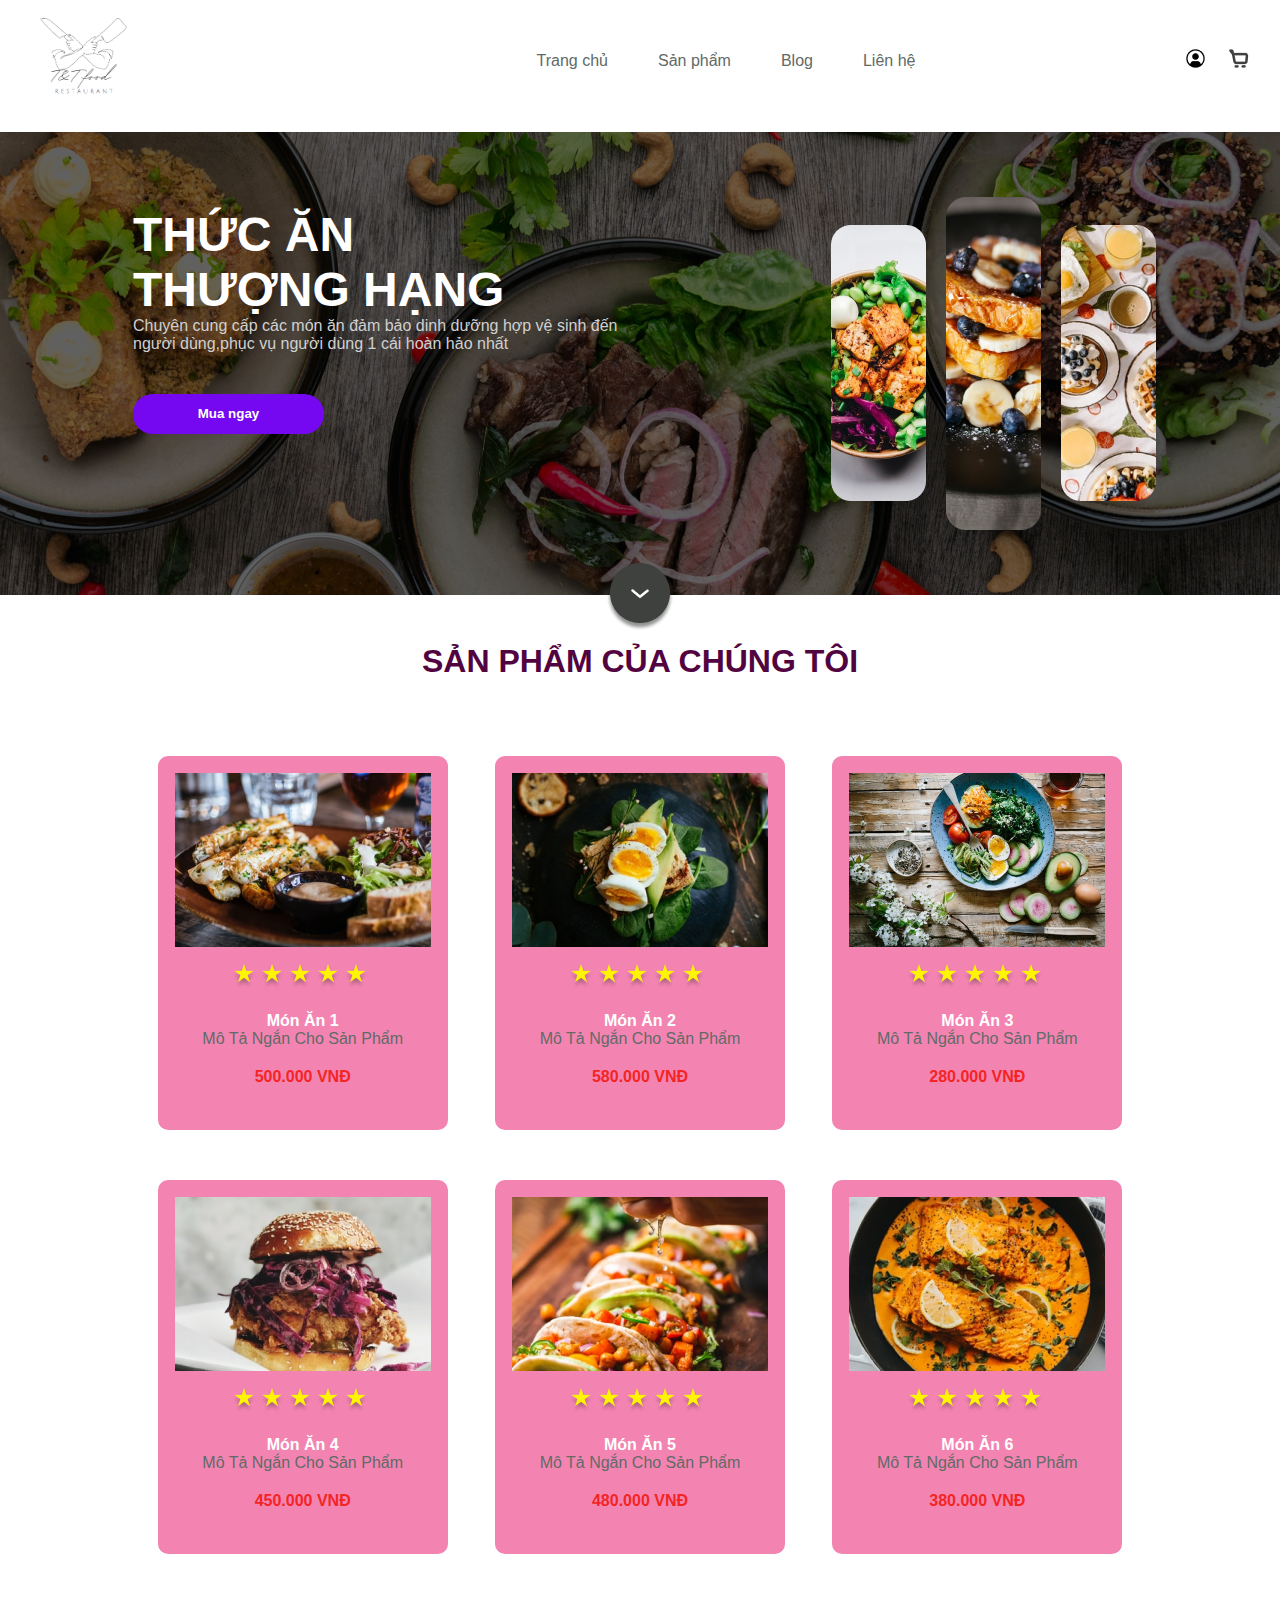
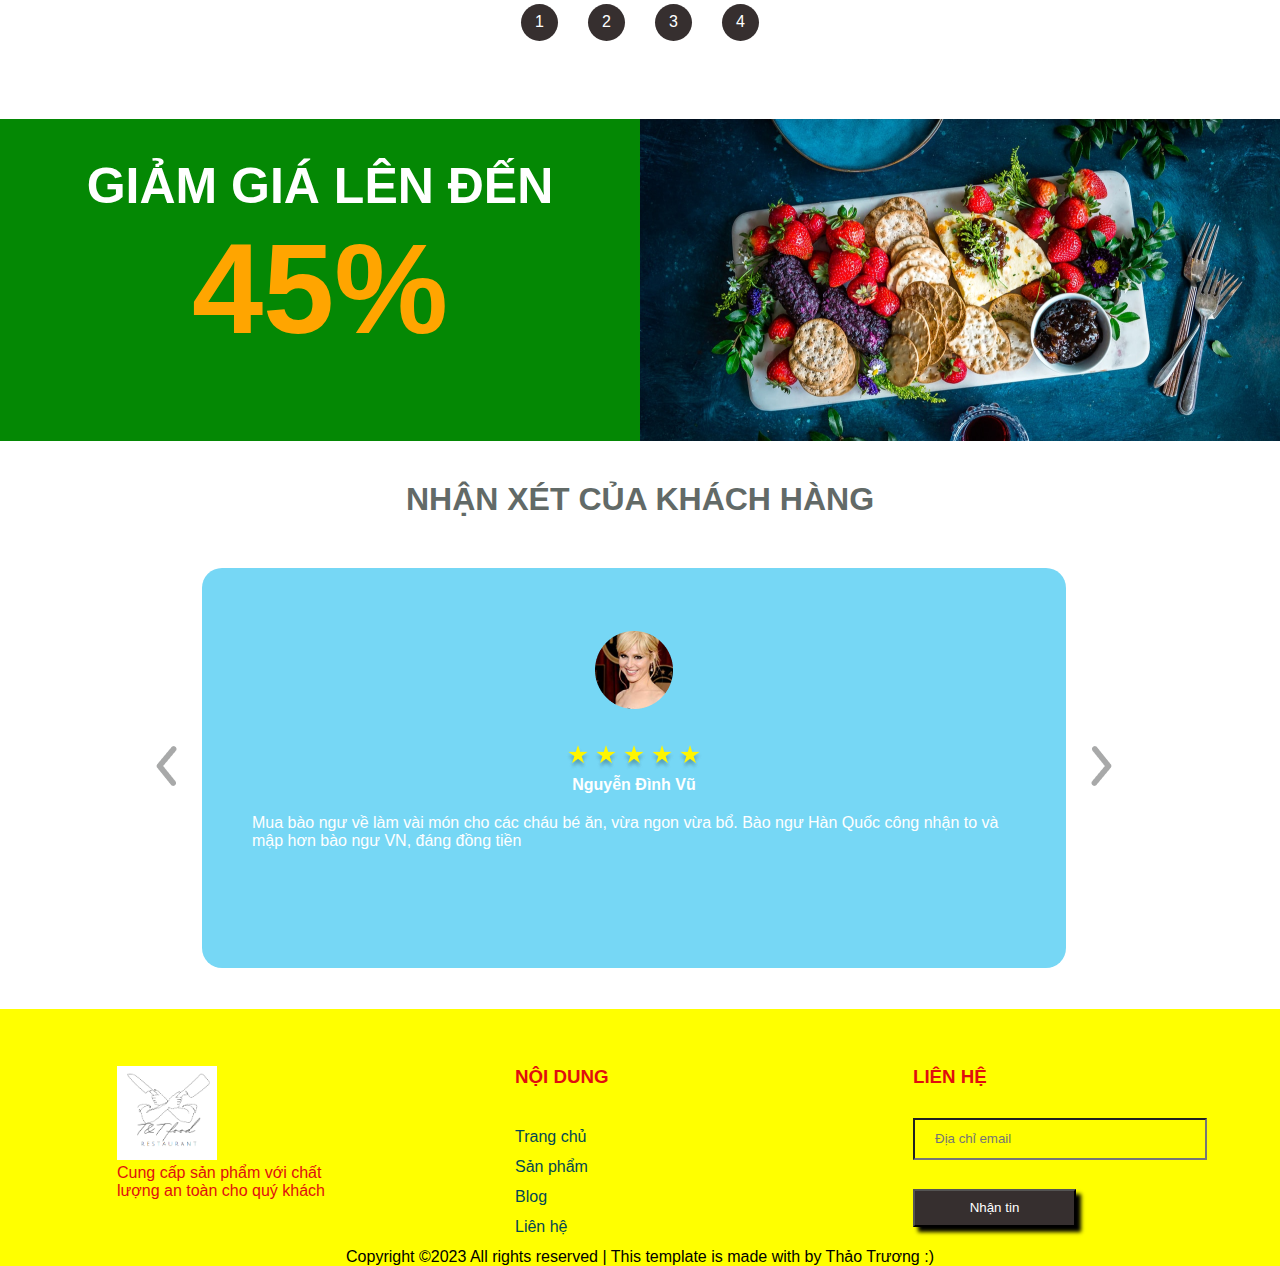
==== index.html @ 7b3d9d5c "first commit" ====
<!DOCTYPE html>
<html lang="en">

<head>
    <meta charset="UTF-8">
    <meta http-equiv="X-UA-Compatible" content="IE=edge">
    <meta name="viewport" content="width=device-width, initial-scale=1.0">
    <title>Blog ẩm thực </title>
    <link rel="stylesheet" href="./style.css">
</head>

<body>


    <div id="wrapper">
        <div id="header">
            <a href="" class="logo">
                <img src="./images/logo.png" alt="">
            </a>
            <div id="menu">
                <div class="item">
                    <a href="">Trang chủ</a>
                </div>
                <div class="item">
                    <a href="">Sản phẩm</a>
                </div>
                <div class="item">
                    <a href="">Blog</a>
                </div>
                <div class="item">
                    <a href="">Liên hệ</a>
                </div>
            </div>
            <div id="actions">
                <div class="item item1">
                    <img src="./images/user.png" alt="">
                </div>
                <div class="item item2">
                    <img src="./images/cart.png" alt="">
                </div>
            </div>
        </div>
        <div id="banner">
            <div class="box-left">
                <h2>
                    <span>THỨC ĂN</span>
                    <br>
                    <span>THƯỢNG HẠNG</span>
                </h2>
                <p>Chuyên cung cấp các món ăn đảm bảo dinh dưỡng
                    hợp vệ sinh đến người dùng,phục vụ người dùng 1 cái
                    hoàn hảo nhất</p>
                    
                <button>Mua ngay</button>
            </div>
            <div class="box-right">
                <img src="./images/img_1.png" alt="">
                <img src="./images/img_2.png" alt="">
                <img src="./images/img_3.png" alt="">
            </div>
            <div class="to-bottom">
                <a href="">
                    <img src="./images/to_bottom.png" alt="">
                </a>
            </div>
        </div>
        <div id="wp-products">
            <h2>SẢN PHẨM CỦA CHÚNG TÔI</h2>
            <ul id="list-products">
                <div class="item">
                    <img src="./images/product_1.png" alt="">
                    <div class="stars">
                        <span>
                            <img src="./images/star.png" alt="">
                        </span>
                        <span>
                            <img src="./images/star.png" alt="">
                        </span>
                        <span>
                            <img src="./images/star.png" alt="">
                        </span>
                        <span>
                            <img src="./images/star.png" alt="">
                        </span>
                        <span>
                            <img src="./images/star.png" alt="">
                        </span>
                    </div>

                    <div class="name">Món Ăn 1</div>
                    <div class="desc">Mô Tả Ngắn Cho Sản Phẩm</div>
                    <div class="price">500.000 VNĐ</div>
                </div>


                <div class="item">
                    <img src="./images/product_2.png" alt="">
                    <div class="stars">
                        <span>
                            <img src="./images/star.png" alt="">
                        </span>
                        <span>
                            <img src="./images/star.png" alt="">
                        </span>
                        <span>
                            <img src="./images/star.png" alt="">
                        </span>
                        <span>
                            <img src="./images/star.png" alt="">
                        </span>
                        <span>
                            <img src="./images/star.png" alt="">
                        </span>
                    </div>

                    <div class="name">Món Ăn 2</div>
                    <div class="desc">Mô Tả Ngắn Cho Sản Phẩm</div>
                    <div class="price">580.000 VNĐ</div>
                </div>


                <div class="item">
                    <img src="./images/product_3.png" alt="">
                    <div class="stars">
                        <span>
                            <img src="./images/star.png" alt="">
                        </span>
                        <span>
                            <img src="./images/star.png" alt="">
                        </span>
                        <span>
                            <img src="./images/star.png" alt="">
                        </span>
                        <span>
                            <img src="./images/star.png" alt="">
                        </span>
                        <span>
                            <img src="./images/star.png" alt="">
                        </span>
                    </div>

                    <div class="name">Món Ăn 3</div>
                    <div class="desc">Mô Tả Ngắn Cho Sản Phẩm</div>
                    <div class="price">280.000 VNĐ</div>
                </div>
                <div class="item">
                    <img src="./images/product_4.png" alt="">
                    <div class="stars">
                        <span>
                            <img src="./images/star.png" alt="">
                        </span>
                        <span>
                            <img src="./images/star.png" alt="">
                        </span>
                        <span>
                            <img src="./images/star.png" alt="">
                        </span>
                        <span>
                            <img src="./images/star.png" alt="">
                        </span>
                        <span>
                            <img src="./images/star.png" alt="">
                        </span>
                    </div>

                    <div class="name">Món Ăn 4</div>
                    <div class="desc">Mô Tả Ngắn Cho Sản Phẩm</div>
                    <div class="price">450.000 VNĐ</div>
                </div>

                <div class="item">
                    <img src="./images/product_5.png" alt="">
                    <div class="stars">
                        <span>
                            <img src="./images/star.png" alt="">
                        </span>
                        <span>
                            <img src="./images/star.png" alt="">
                        </span>
                        <span>
                            <img src="./images/star.png" alt="">
                        </span>
                        <span>
                            <img src="./images/star.png" alt="">
                        </span>
                        <span>
                            <img src="./images/star.png" alt="">
                        </span>
                    </div>

                    <div class="name">Món Ăn 5</div>
                    <div class="desc">Mô Tả Ngắn Cho Sản Phẩm</div>
                    <div class="price">480.000 VNĐ</div>
                </div>

                <div class="item">
                    <img src="./images/product_6.png" alt="">
                    <div class="stars">
                        <span>
                            <img src="./images/star.png" alt="">
                        </span>
                        <span>
                            <img src="./images/star.png" alt="">
                        </span>
                        <span>
                            <img src="./images/star.png" alt="">
                        </span>
                        <span>
                            <img src="./images/star.png" alt="">
                        </span>
                        <span>
                            <img src="./images/star.png" alt="">
                        </span>
                    </div>

                    <div class="name">Món Ăn 6</div>
                    <div class="desc">Mô Tả Ngắn Cho Sản Phẩm</div>
                    <div class="price">380.000 VNĐ</div>
                </div>
            </ul>
            <div class="list-page">
                <div class="item">
                    <a href="">1</a>
                </div>
                <div class="item">
                    <a href="">2</a>
                </div>
                <div class="item">
                    <a href="">3</a>
                </div>
                <div class="item">
                    <a href="">4</a>
                </div>
            </div>
        </div>

        <div id="saleoff">
            <div class="box-left">
                <h1>
                    <span>GIẢM GIÁ LÊN ĐẾN</span>
                    <span>45%</span>
                </h1>
            </div>
            <div class="box-right"></div>
        </div>

        <div id="comment">
            <h2>NHẬN XÉT CỦA KHÁCH HÀNG</h2>
            <div id="comment-body">
                <div class="prev">
                    <a href="#">
                        <img src="./images/prev.png" alt="">
                    </a>
                </div>
                <ul id="list-comment">
                    <li class="item">
                        <div class="avatar">
                            <img src="./images/avatar_1.png" alt="">

                        </div>
                        <div class="stars">
                            <span>
                                <img src="./images/star.png" alt="">
                            </span>
                            <span>
                                <img src="./images/star.png" alt="">
                            </span>
                            <span>
                                <img src="./images/star.png" alt="">
                            </span>
                            <span>
                                <img src="./images/star.png" alt="">
                            </span>
                            <span>
                                <img src="./images/star.png" alt="">
                            </span>
                        </div>
                        <div class="name">Nguyễn Đình Vũ</div>

                        <div class="text">
                            <p>
                                Mua bào ngư về làm vài món cho các cháu bé ăn, vừa ngon vừa bổ. 
                                Bào ngư Hàn Quốc công nhận to và mập hơn bào ngư VN, đáng đồng tiền
                            </p>
                        </div>
                    </li>
                    <li class="item">
                        <div class="avatar">
                            <img src="./images/avatar_1.png" alt="">

                        </div>
                        <div class="stars">
                            <span>
                                <img src="./images/star.png" alt="">
                            </span>
                            <span>
                                <img src="./images/star.png" alt="">
                            </span>
                            <span>
                                <img src="./images/star.png" alt="">
                            </span>
                            <span>
                                <img src="./images/star.png" alt="">
                            </span>
                            <span>
                                <img src="./images/star.png" alt="">
                            </span>
                        </div>
                        <div class="name">Trần Ngọc Sơn</div>

                        <div class="text">
                            <p>
                                Lorem Ipsum is simply dummy text of the printing and
                                typesetting industry. Lorem Ipsum has been the industry's
                                standard dummy text ever since the 1500s, when an unknown
                                printer took a galley of type and scrambled it to make a type
                                specimen book.
                            </p>
                        </div>
                    </li>
                    <li class="item">
                        <div class="avatar">
                            <img src="./images/avatar_1.png" alt="">
                        </div>
                        <div class="stars">
                            <span>
                                <img src="./images/star.png" alt="">
                            </span>
                            <span>
                                <img src="./images/star.png" alt="">
                            </span>
                            <span>
                                <img src="./images/star.png" alt="">
                            </span>
                            <span>
                                <img src="./images/star.png" alt="">
                            </span>
                            <span>
                                <img src="./images/star.png" alt="">
                            </span>
                        </div>
                        <div class="name">Nguyễn Trần Vi</div>

                        <div class="text">
                            <p>
                                Hải sản cung cấp rất nhiều chất đạm, 
                                vi chất quan trọng cho cơ thể lại còn có thể chế biến nhiều món ăn đặc sắc. 
                                TP HCM được coi là thành phố sầm uất nhất nước ta, tại đây vô vàn những nhà hàng ngon và đặc sắc. 
                                Nhà hàng hải sản cao cấp tại TP HCM tọa lạc ở các khu phố ẩm thực nổi tiếng của thành phố nên bạn có thể dễ dàng tìm đến để thưởng thức món ăn ngon từ những loại hải sản tươi sống được đánh bắt, nuôi trong môi trường tự nhiên. 
                                Đáp ứng nhu cầu ăn uống của mọi người, Toplist đã nhanh chóng tổng hợp, 
                                giới thiệu đến cho bạn đọc top những nhà hàng hải sản ngon nhất tại TPHCM.
                            </p>
                        </div>
                    </li>
                </ul>
                <div class="next">
                    <a href="#">
                        <img src="./images/next.png" alt="">
                    </a>
                </div>
            </div>
        </div>
        <div id="footer">
            <div class="box">
                <div class="logo">
                    <img src="./images/logo.png" alt="">
                </div>
                <p>Cung cấp sản phẩm với chất lượng an toàn cho quý khách</p>
            </div>
            <div class="box">
                <h3>NỘI DUNG</h3>
                <ul class="quick-menu">
                    <div class="item">
                        <a href="">Trang chủ</a>
                    </div>
                    <div class="item">
                        <a href="">Sản phẩm</a>
                    </div>
                    <div class="item">
                        <a href="">Blog</a>
                    </div>
                    <div class="item">
                        <a href="">Liên hệ</a>
                    </div>
                </ul>
            </div>
            <div class="box">
                <h3>LIÊN HỆ</h3>
                <form action="">
                    <input type="text" placeholder="Địa chỉ email">
                    <button>Nhận tin</button>
                </form>
            </div>
        </div>
        <div class="copy">
            <p>
                Copyright ©2023 All rights reserved | This template is made with by Thảo Trương :)
            </p>
        </div>
    </div>
    <script src="./index.js"></script>
</body>

</html>
---- style.css ----
*{
    padding:0;
    margin:0;
    box-sizing: border-box;
    font-family:'Poppins', sans-serif;
    cursor: pointer;
}

#wapper {
    /* Kích thước màn hình là 1280 x 720 */
    width: 100%;
    height: 100vh;
}
#header {
    width: 100%;
    padding:0px 30px;
    margin-top:10px;
    display: flex;
    justify-content: space-between;
    align-items: center;    
}
.logo img {
    width: 40%;

}
#menu {
    list-style: none;
    display: flex;
}

#menu .item {
    margin:0px 25px;
}
#menu .item a {
    color:#626A67;
    text-decoration: none;
}

#actions {
    display: flex;
}

#actions .item {
    margin-left:22px;
}

#banner {
    width: 100%;
    background-image :url("./images/banner.png");
    height: 463px;
    margin-top: 20px;
    display: flex;
    padding:0px 133px;
    position:relative;
}

#banner .box-left ,#banner .box-right {
    width: 50%;
}

#banner  .box-left h2 {
    font-size:48px;
    margin-top:75px;
    color:#fff;
}

#banner .box-left p {
    color:#D0D0D0;
}

#banner .box-left button {
    width: 191px;
    height: 40px;
    margin-top:41px;
    background:#7508f1;
    border:none;
    outline:none;
    color:#fff;
    font-weight: bold;
    border-radius: 20px;
    transition:0.4s;
}

#banner .box-left button:hover {
    background:orange;
}

#banner .box-right {
    padding-left:200px;
    display: flex;
    justify-content: center;
    align-items: center;
}

#banner .box-right img {
    margin:0px 10px;
    animation :animation 3s infinite linear; 
}


#banner .box-right img:nth-child(1)
{
    animation-delay: 0.5s;
}
#banner .box-right img:nth-child(2)
{
    
    animation-delay: 1s;
}

@keyframes animation {
    0%{
        transform:translateY(0px);
    }
    50%{
        transform: translateY(-10px);
    }
    100%{
        transform: translateY(0px);
    }
    
}

.to-bottom {
    position:absolute;
    bottom:-40px;
    left:50%;
    transform:translateX(-50%);
}



#wp-products {
    padding-top: 48px;
    padding-bottom: 78px;
    padding-left:134px;
    padding-right:134px;
}

#wp-products h2 {
    text-align: center;
    margin-bottom: 76px;
    font-size:32px;
    color:#520441;
}


#list-products {
    display: flex;
    list-style: none;
    justify-content: space-around;
    align-items: center;
    flex-wrap: wrap;
}

#list-products .item {
    width: 290px;
    height: 374px;
    background:#f384b2;
    border-radius: 10px;
    margin-bottom: 50px;
}

#list-products .item img {
    display: block;
    margin:0px auto;
    margin-top:17px;
}

#list-products .item .stars {

    display: flex;
    margin:0px auto;
    width: 50%;
}

#list-products .item .name {
    text-align: center;
    color:#fff;
    font-weight: bold;
    margin-top:21px;
}

#list-products .item .desc {
    text-align: center;
    color:#626a67;
}

#list-products .item .price {
    text-align: center;
    color:#f42424;
    font-weight: bold;
    margin-top:20px;
}


.list-page {
    width: 50%;
    margin:0px auto;
}

.list-page {
    display: flex;
    list-style: none;
    justify-content: center;
    align-items: center;
}

.list-page .item {
    margin:0px 15px;
    width: 37px;
    height: 37px;
    background:#362f2f;
    border-radius: 50%;
    display: flex;
    justify-content: center;
    align-items: center;
}
.list-page .item a {
    color:#fff;
    text-decoration: none;
}


#saleoff {
    width: 100%;
    display: flex;
    height: 322px;
}
#saleoff .box-left ,#saleoff .box-right {
    width: 50%;
}
#saleoff .box-left {
    background:#048804;
    text-align: center;
    min-height: 322px;
}

#saleoff .box-left h1 {
    padding-top:38px;
}
#saleoff .box-left span:nth-child(1)
{
    color:#fff;
    font-size:50px;
}

#saleoff .box-left span:nth-child(2)
{
    color:orange;
    font-size:128px;
}

#saleoff .box-right {
    background-image:url("./images/off.png");
}


#comment {
    width: 1012px;
    height: 478px;
    margin:0px auto;
    margin-top:40px;
    margin-bottom: 50px;
}

#comment h2 {
    text-align: center;
    margin-bottom: 50px;
    font-size:32px;
    color:#626a67;
}


#comment-body{
    display: flex;
    justify-content: center;
    align-items: center;
    width: 1000px;
    height: 400px;
    list-style: none;
    overflow: hidden;
}

#list-comment {
    width: 100%;
    height: 100%;
    list-style: none;
    transition:0.5s;
}

#list-comment .item {
    width: 100%;
    height: 100%;
    background:#76d7f5;
    border-radius: 20px;
    padding-top:50px;
}

#list-comment .item .avatar {
    text-align: center;
    margin-top:13px;
}

#list-comment .item .stars {
    display: flex;
    margin:0px auto;
    width: 50%;
    margin-top:32px;
    justify-content: center;
    align-items: center;
}

#list-comment .item .name {
    text-align: center;
    font-weight: bold;
    color:#fff;
}

#list-comment .item .text {
    padding:20px 50px;
    color:#fff;
   
}

#footer {
    width: 100%;
    background: yellow;
    height: auto;
    margin-top: 50px;
    padding:0px 43px;
    padding-top:57px;
    display: flex;
    justify-content: space-around;
}

#footer .box {
    width: 250px;
    color:#e00e0e;
}

#footer .box .quick-menu {
    margin-top:40px;

}
#footer .box .quick-menu .item{
    margin-bottom:12px;

}
#footer .box .quick-menu ,.item a{
    color:#034753;
    text-decoration: none;
}



#footer .box form input {
    width: 294px;
    height: 42px;
    background:transparent;
    padding-left:20px;
    color:#590beb;
    margin-top:30px;
}

#footer .box form button {
    background:#362f2f;
    box-shadow: 5px 5px 4px rgba(0,0,0.25);
    width: 163px;
    height: 38px;
    margin-top:29px;
    color:#fff;
}
.copy p{
    text-align: center;
    justify-content: center;
    background-color: yellow;
}
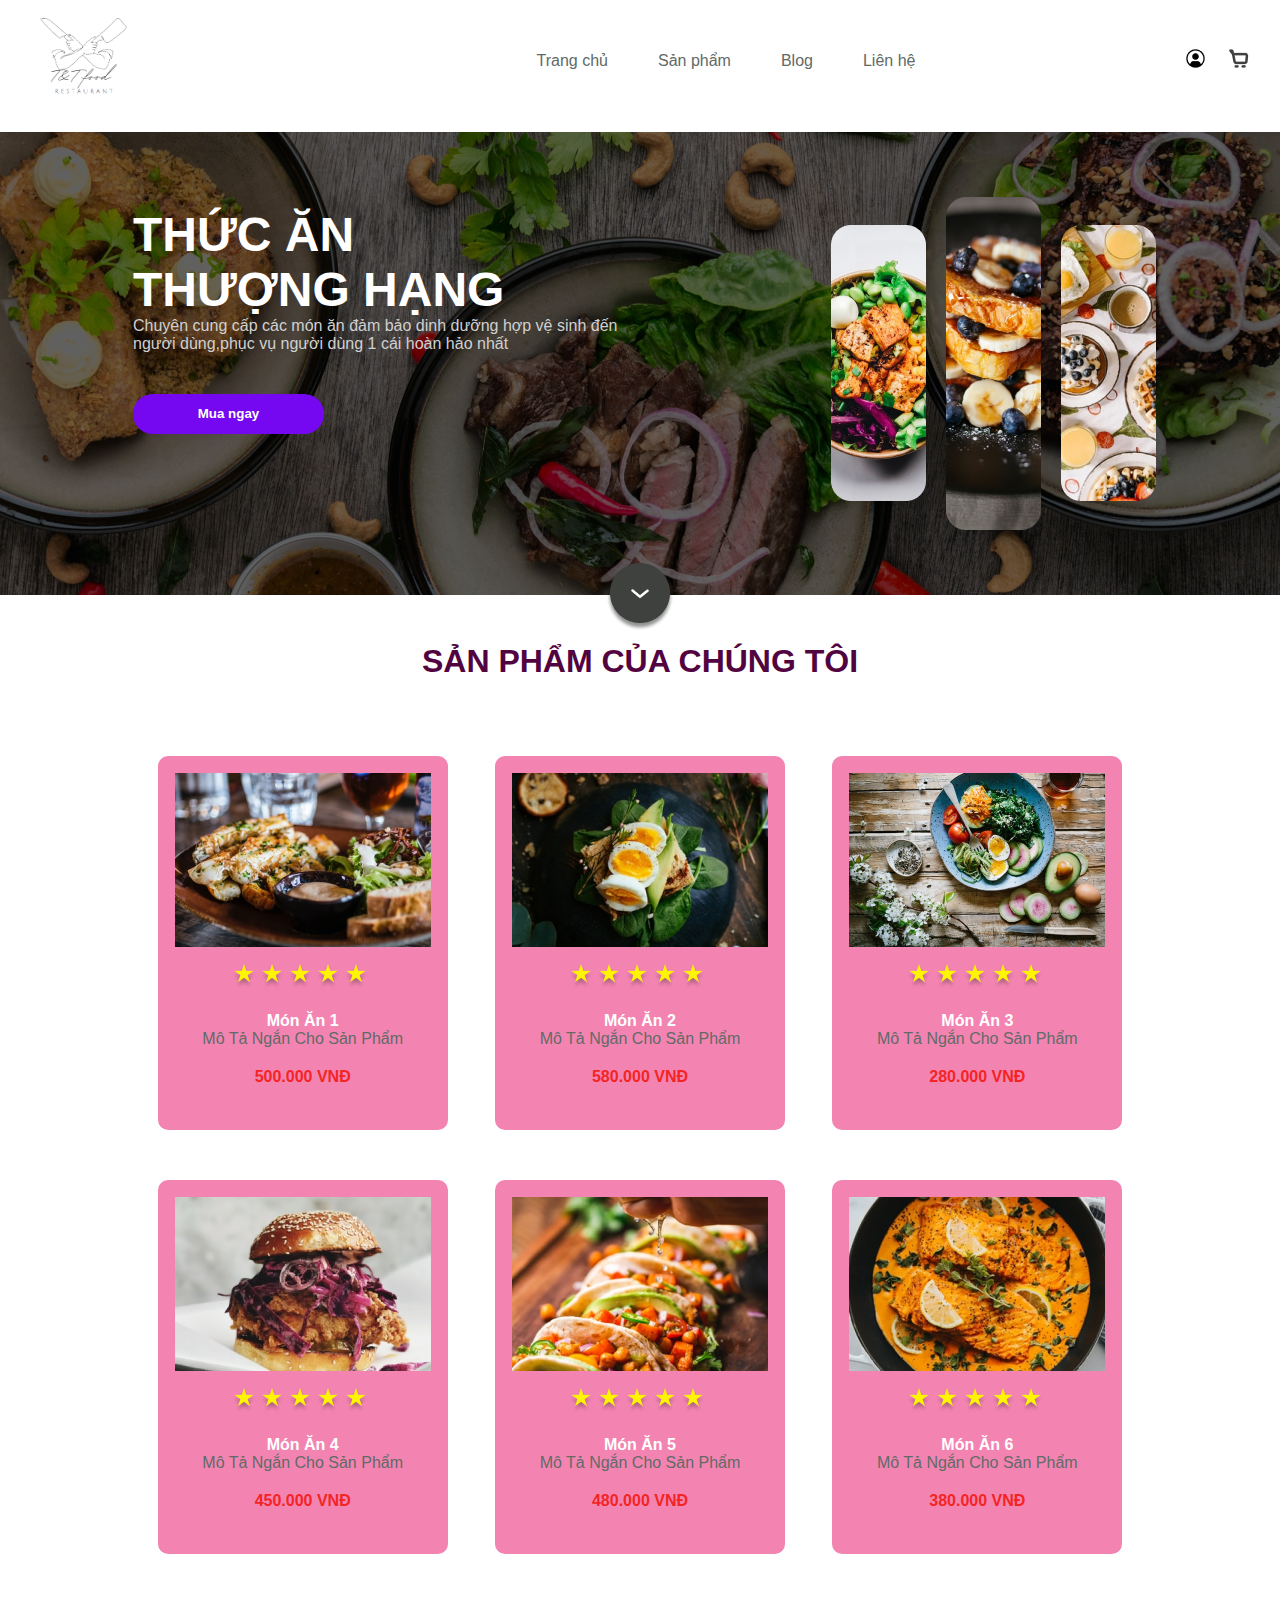
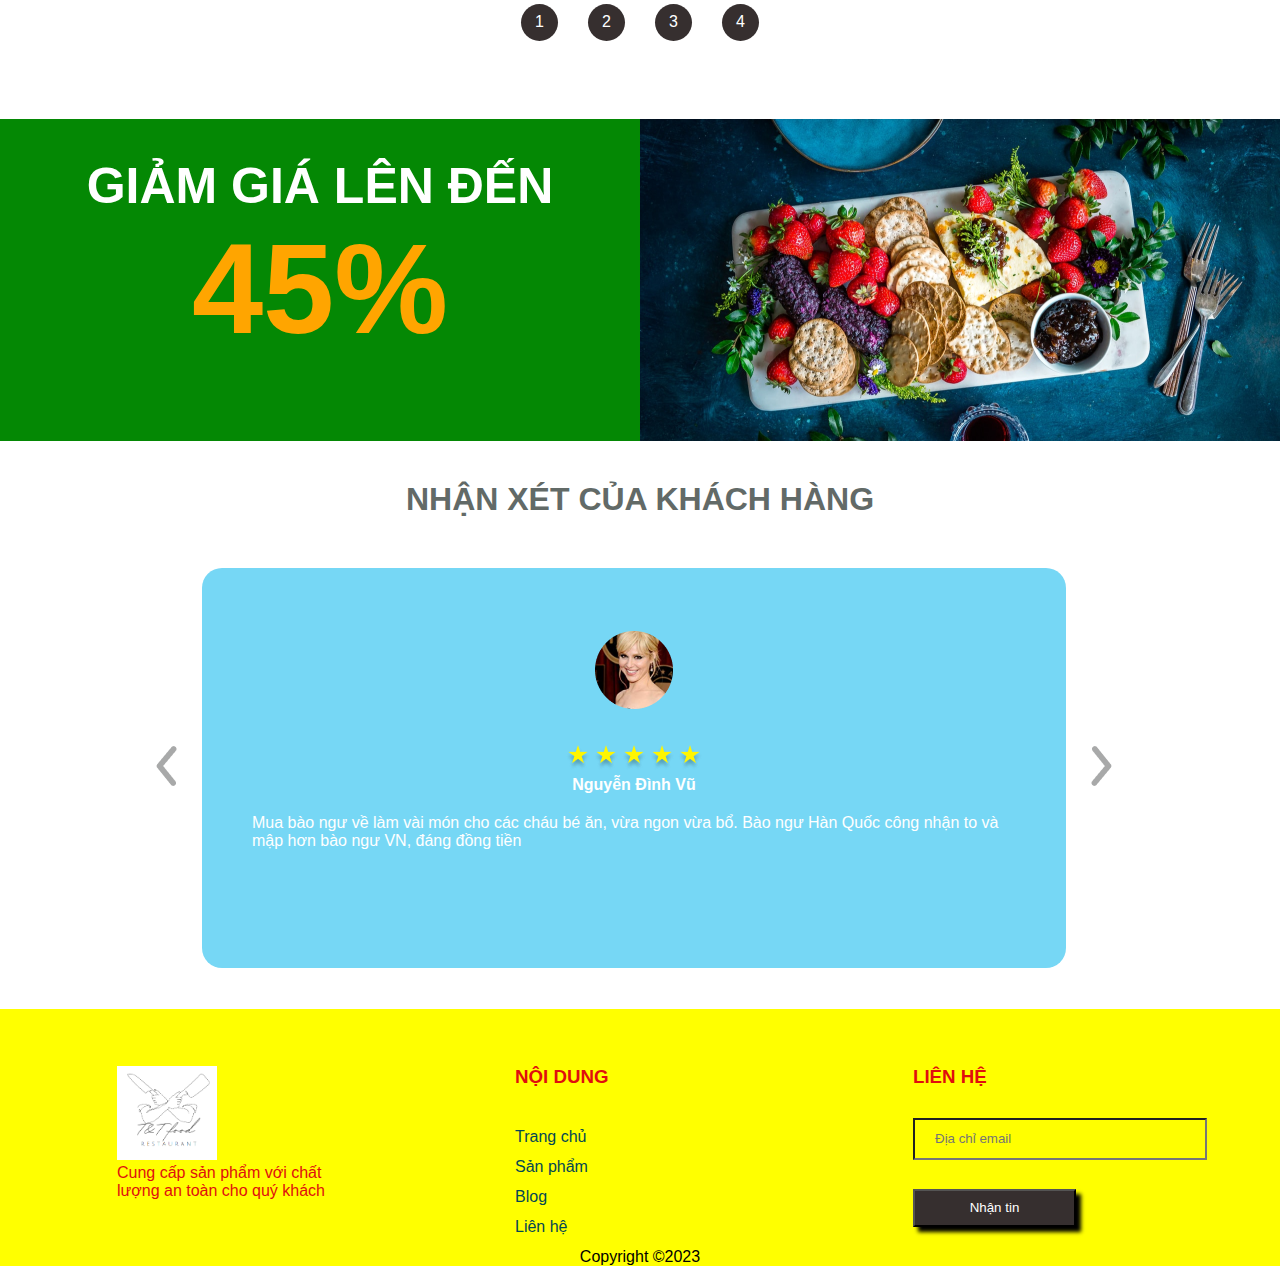
==== commit 3c444489: "upload comit" ====
--- a/index.html
+++ b/index.html
@@ -7,11 +7,10 @@
     <meta name="viewport" content="width=device-width, initial-scale=1.0">
     <title>Blog ẩm thực </title>
     <link rel="stylesheet" href="./style.css">
+    <link rel="shortcut icon" href="./images/avatar_1.png" type="image/x-icon">
 </head>
 
 <body>
-
-
     <div id="wrapper">
         <div id="header">
             <a href="" class="logo">
@@ -32,11 +31,11 @@
                 </div>
             </div>
             <div id="actions">
-                <div class="item item1">
-                    <img src="./images/user.png" alt="">
+                <div class="item item1" >
+                    <a href="./login.html"><img src="./images/user.png" alt=""></a>
                 </div>
                 <div class="item item2">
-                    <img src="./images/cart.png" alt="">
+                    <a href=""><img src="./images/cart.png" alt=""></a>
                 </div>
             </div>
         </div>
@@ -394,7 +393,7 @@
         </div>
         <div class="copy">
             <p>
-                Copyright ©2023 All rights reserved | This template is made with by Thảo Trương :)
+                Copyright ©2023
             </p>
         </div>
     </div>
--- a/style.css
+++ b/style.css
@@ -351,9 +351,6 @@
     color:#034753;
     text-decoration: none;
 }
-
-
-
 #footer .box form input {
     width: 294px;
     height: 42px;
@@ -362,7 +359,6 @@
     color:#590beb;
     margin-top:30px;
 }
-
 #footer .box form button {
     background:#362f2f;
     box-shadow: 5px 5px 4px rgba(0,0,0.25);
@@ -375,4 +371,130 @@
     text-align: center;
     justify-content: center;
     background-color: yellow;
-}+}
+
+/*form login*/
+.login-wrapper {
+    background: url('./images/bg-login.jpg')no-repeat center;
+    background-size: cover;
+    font-family: sans-serif;
+    width: 100vw;
+    height: 100vh;
+    display: flex;
+    justify-content: center;
+    align-items: center;
+}
+.form {
+    position: absolute;
+    width: 100%;
+    max-width: 400px;
+    padding: 80px 40px 40px;
+    background: rgba(0,1,1,0.7);
+    border-radius: 10px;
+    color: #fff;
+    box-shadow: 0 15px 25px rgba(0, 0, 0, 0.5);
+}
+.form::before{
+    content: '';
+    position: absolute;
+    top: 0;
+    left: 0;
+    width: 50%;
+    height: 100%;
+    background: rgba(88, 88, 88, 0.88);
+    border-radius: 12px;
+    pointer-events: none;
+}
+.form img{
+    position: absolute;
+    top: -50px;
+    left: calc(50% - 50px);
+    width: 100px;
+    border-radius: 50%;
+}
+.form h2{
+    text-align: center;
+    letter-spacing: 1px;
+    margin-bottom: 40px;
+    color: cyan;
+}
+.form .input-group{
+    position: relative;
+}
+.form .input-group input{
+    width: 100%;
+    padding: 10px 0;
+    font-size: .9rem;
+    letter-spacing: 1.2px;
+    margin-bottom: 30px;
+    border: none;
+    background-color: transparent;
+    color: inherit;
+    border-bottom: 1px solid cyan;
+    outline: none;
+}
+.form .input-group label{
+    position: absolute;
+    top: 0;
+    left: 0;
+    padding: 10px 0;
+    font-size: .9rem;
+    pointer-events: none;
+    transition: .4s ease-out;
+}
+.form .input-group input:focus + label,
+.form .input-group input:valid + label {
+    transform: translateY(-18px);
+    color: cyan;
+    font-size: .7rem;
+}
+.submit-btn{
+    display: block;
+    margin-left: auto;
+    border: none;
+    outline: none;
+    background: cyan;
+    font-size: 1rem;
+    text-transform: uppercase;
+    font-weight: bold;
+    letter-spacing: 1.2px;
+    padding: 10px 20px;
+    border-radius: 5px;
+    cursor: pointer;
+}
+.forgot-pwd{
+    color: inherit;
+}
+#forgot-pwd{
+    position: absolute;
+    display: flex;
+    justify-content: center;
+    align-items: center;
+    top: 0;
+    left: 0;
+    right: 0;
+    z-index: 1;
+    opacity: 0;
+    background: url('./images/bg-login.jpg') no-repeat center;
+    background-size: cover;
+    transition: 0.6s;
+}
+.close{
+    position: absolute;
+    right: 1.5rem;
+    top: 0.5rem;
+    font-size: 2rem;
+    font-weight: 900;
+    text-decoration: none;
+    color: inherit;
+}
+.close:hover{
+    color: cyan;
+    transition: .8s;
+}
+#forgot-pwd:target{
+    height: 100%;
+    opacity: 1;
+}
+
+
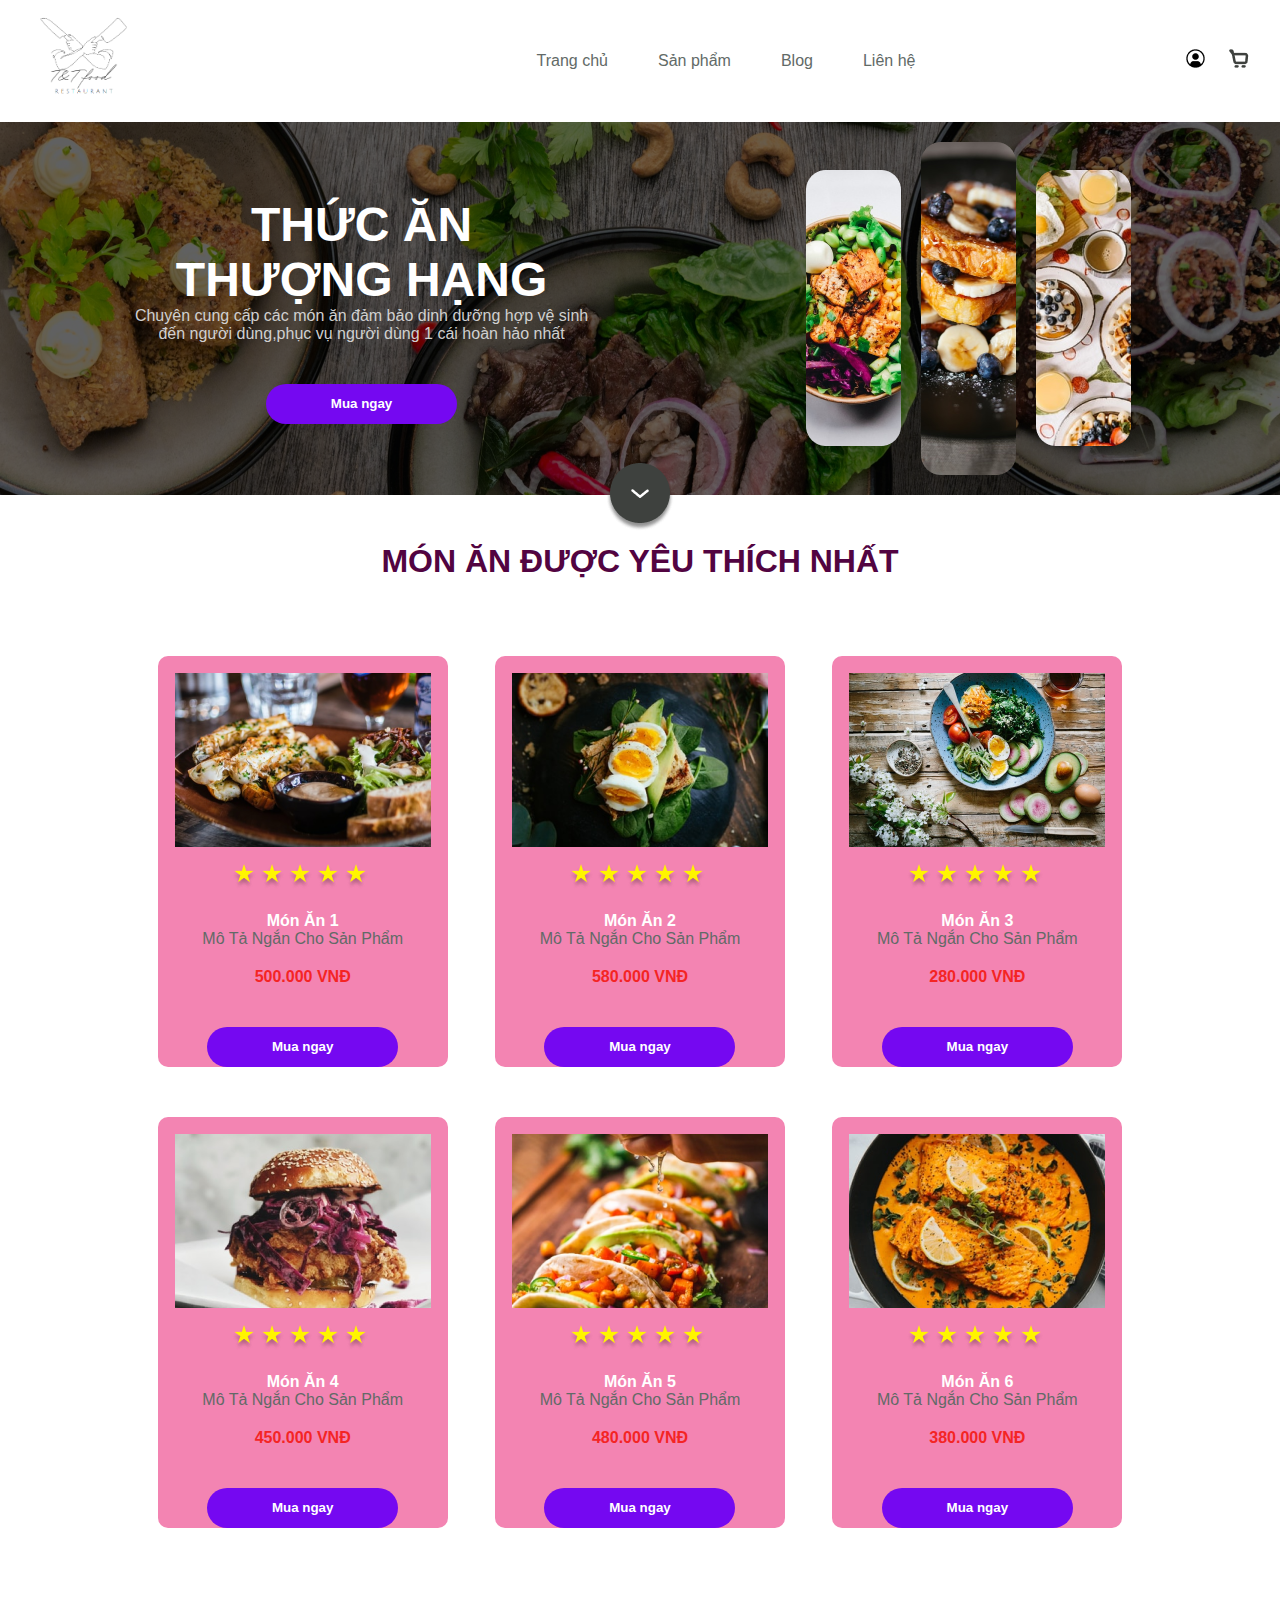
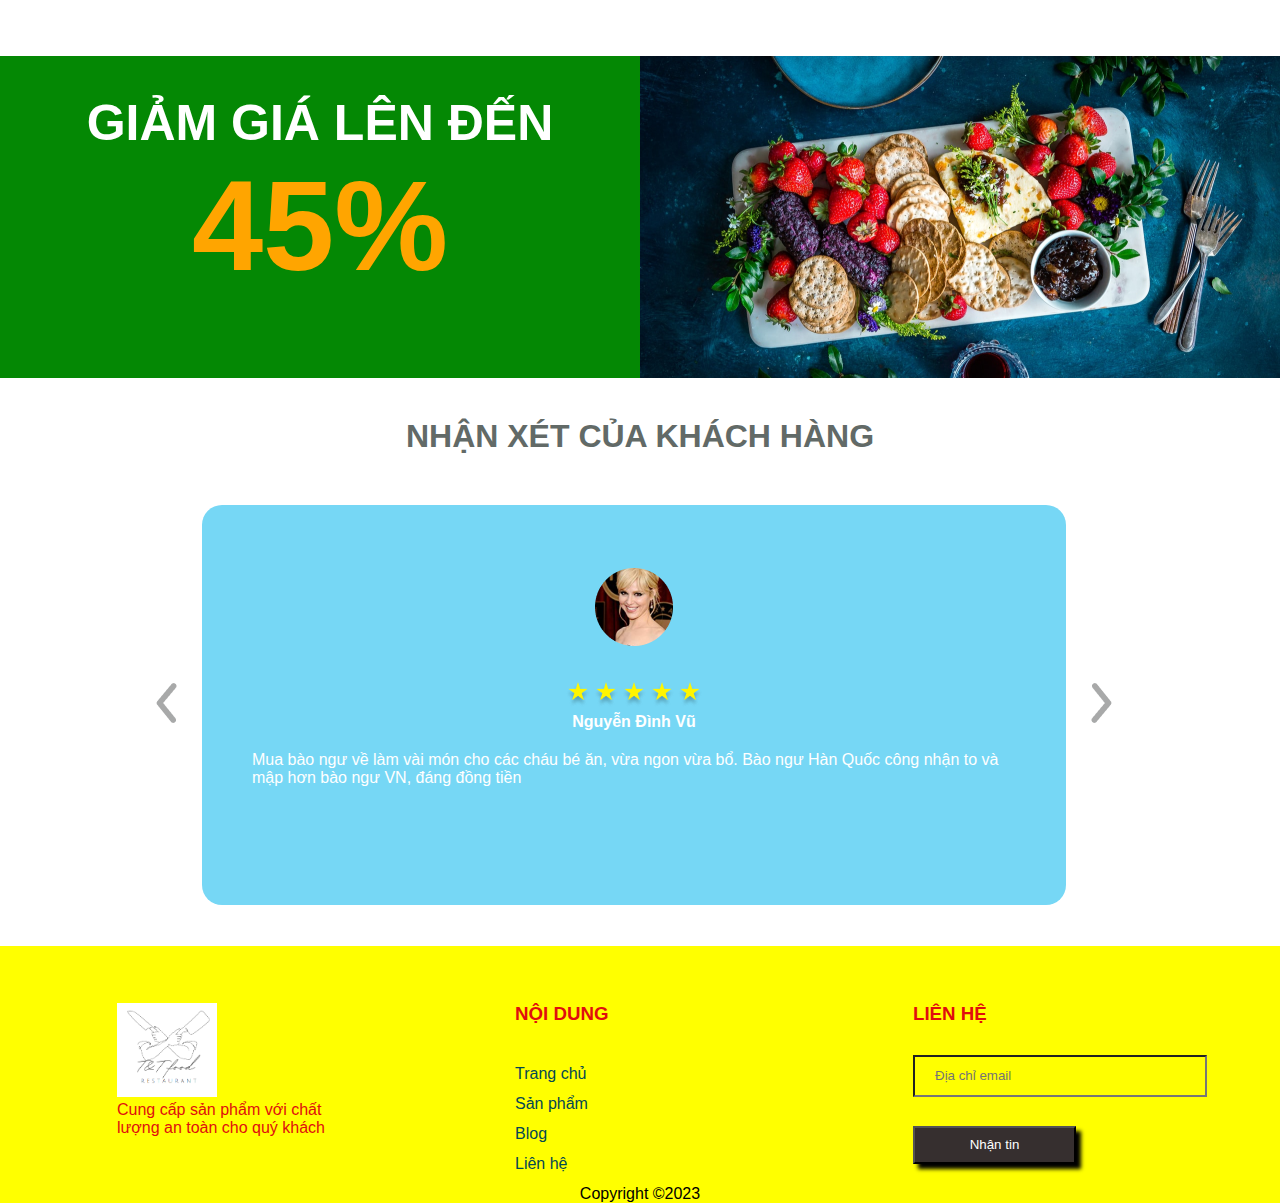
==== commit de6bf1d6: "commit first" ====
--- a/index.html
+++ b/index.html
@@ -7,7 +7,7 @@
     <meta name="viewport" content="width=device-width, initial-scale=1.0">
     <title>Blog ẩm thực </title>
     <link rel="stylesheet" href="./style.css">
-    <link rel="shortcut icon" href="./images/avatar_1.png" type="image/x-icon">
+    <link rel="shortcut icon" href="./images/logo.png" type="image/x-icon">
 </head>
 
 <body>
@@ -18,16 +18,16 @@
             </a>
             <div id="menu">
                 <div class="item">
-                    <a href="">Trang chủ</a>
-                </div>
-                <div class="item">
-                    <a href="">Sản phẩm</a>
+                    <a href="./index.html">Trang chủ</a>
+                </div>
+                <div class="item">
+                    <a href="./product.html">Sản phẩm</a>
                 </div>
                 <div class="item">
                     <a href="">Blog</a>
                 </div>
                 <div class="item">
-                    <a href="">Liên hệ</a>
+                    <a href="./contact.html">Liên hệ</a>
                 </div>
             </div>
             <div id="actions">
@@ -48,8 +48,8 @@
                 </h2>
                 <p>Chuyên cung cấp các món ăn đảm bảo dinh dưỡng
                     hợp vệ sinh đến người dùng,phục vụ người dùng 1 cái
-                    hoàn hảo nhất</p>
-                    
+                    hoàn hảo nhất
+                </p>
                 <button>Mua ngay</button>
             </div>
             <div class="box-right">
@@ -64,7 +64,7 @@
             </div>
         </div>
         <div id="wp-products">
-            <h2>SẢN PHẨM CỦA CHÚNG TÔI</h2>
+            <h2>MÓN ĂN ĐƯỢC YÊU THÍCH NHẤT</h2>
             <ul id="list-products">
                 <div class="item">
                     <img src="./images/product_1.png" alt="">
@@ -89,6 +89,7 @@
                     <div class="name">Món Ăn 1</div>
                     <div class="desc">Mô Tả Ngắn Cho Sản Phẩm</div>
                     <div class="price">500.000 VNĐ</div>
+                    <button>Mua ngay</button>
                 </div>
 
 
@@ -115,6 +116,7 @@
                     <div class="name">Món Ăn 2</div>
                     <div class="desc">Mô Tả Ngắn Cho Sản Phẩm</div>
                     <div class="price">580.000 VNĐ</div>
+                    <button>Mua ngay</button>
                 </div>
 
 
@@ -141,6 +143,7 @@
                     <div class="name">Món Ăn 3</div>
                     <div class="desc">Mô Tả Ngắn Cho Sản Phẩm</div>
                     <div class="price">280.000 VNĐ</div>
+                    <button>Mua ngay</button>
                 </div>
                 <div class="item">
                     <img src="./images/product_4.png" alt="">
@@ -165,6 +168,7 @@
                     <div class="name">Món Ăn 4</div>
                     <div class="desc">Mô Tả Ngắn Cho Sản Phẩm</div>
                     <div class="price">450.000 VNĐ</div>
+                    <button>Mua ngay</button>
                 </div>
 
                 <div class="item">
@@ -190,6 +194,7 @@
                     <div class="name">Món Ăn 5</div>
                     <div class="desc">Mô Tả Ngắn Cho Sản Phẩm</div>
                     <div class="price">480.000 VNĐ</div>
+                    <button>Mua ngay</button>
                 </div>
 
                 <div class="item">
@@ -215,22 +220,9 @@
                     <div class="name">Món Ăn 6</div>
                     <div class="desc">Mô Tả Ngắn Cho Sản Phẩm</div>
                     <div class="price">380.000 VNĐ</div>
+                    <button>Mua ngay</button>
                 </div>
             </ul>
-            <div class="list-page">
-                <div class="item">
-                    <a href="">1</a>
-                </div>
-                <div class="item">
-                    <a href="">2</a>
-                </div>
-                <div class="item">
-                    <a href="">3</a>
-                </div>
-                <div class="item">
-                    <a href="">4</a>
-                </div>
-            </div>
         </div>
 
         <div id="saleoff">
@@ -370,23 +362,23 @@
                 <h3>NỘI DUNG</h3>
                 <ul class="quick-menu">
                     <div class="item">
-                        <a href="">Trang chủ</a>
+                        <a href="./index.html">Trang chủ</a>
                     </div>
                     <div class="item">
-                        <a href="">Sản phẩm</a>
+                        <a href="./product.html">Sản phẩm</a>
                     </div>
                     <div class="item">
                         <a href="">Blog</a>
                     </div>
                     <div class="item">
-                        <a href="">Liên hệ</a>
+                        <a href="./contact.html">Liên hệ</a>
                     </div>
                 </ul>
             </div>
             <div class="box">
                 <h3>LIÊN HỆ</h3>
                 <form action="">
-                    <input type="text" placeholder="Địa chỉ email">
+                    <input type="text" placeholder="Địa chỉ email" required>
                     <button>Nhận tin</button>
                 </form>
             </div>
--- a/style.css
+++ b/style.css
@@ -47,15 +47,18 @@
 #banner {
     width: 100%;
     background-image :url("./images/banner.png");
-    height: 463px;
-    margin-top: 20px;
+    height: auto;
+    margin-top: 10px;
     display: flex;
     padding:0px 133px;
     position:relative;
+    justify-content: center;
+    text-align: center;
+    
 }
 
 #banner .box-left ,#banner .box-right {
-    width: 50%;
+    width: 90%;
 }
 
 #banner  .box-left h2 {
@@ -93,7 +96,7 @@
 }
 
 #banner .box-right img {
-    margin:0px 10px;
+    margin:20px 10px;
     animation :animation 3s infinite linear; 
 }
 
@@ -135,6 +138,7 @@
     padding-bottom: 78px;
     padding-left:134px;
     padding-right:134px;
+    height: auto;
 }
 
 #wp-products h2 {
@@ -155,10 +159,28 @@
 
 #list-products .item {
     width: 290px;
-    height: 374px;
+    height: auto;
     background:#f384b2;
     border-radius: 10px;
     margin-bottom: 50px;
+    text-align: center;
+    justify-content: center;
+    
+}
+#wp-products #list-products button {
+    width: 191px;
+    height: 40px;
+    margin-top:41px;
+    background:#7508f1;
+    border:none;
+    outline:none;
+    color:#fff;
+    font-weight: bold;
+    border-radius: 20px;
+    transition:0.4s;
+}
+#wp-products #list-products button:hover {
+    background:orange;
 }
 
 #list-products .item img {
@@ -496,5 +518,6 @@
     height: 100%;
     opacity: 1;
 }
-
-
+/*contact*/
+
+
